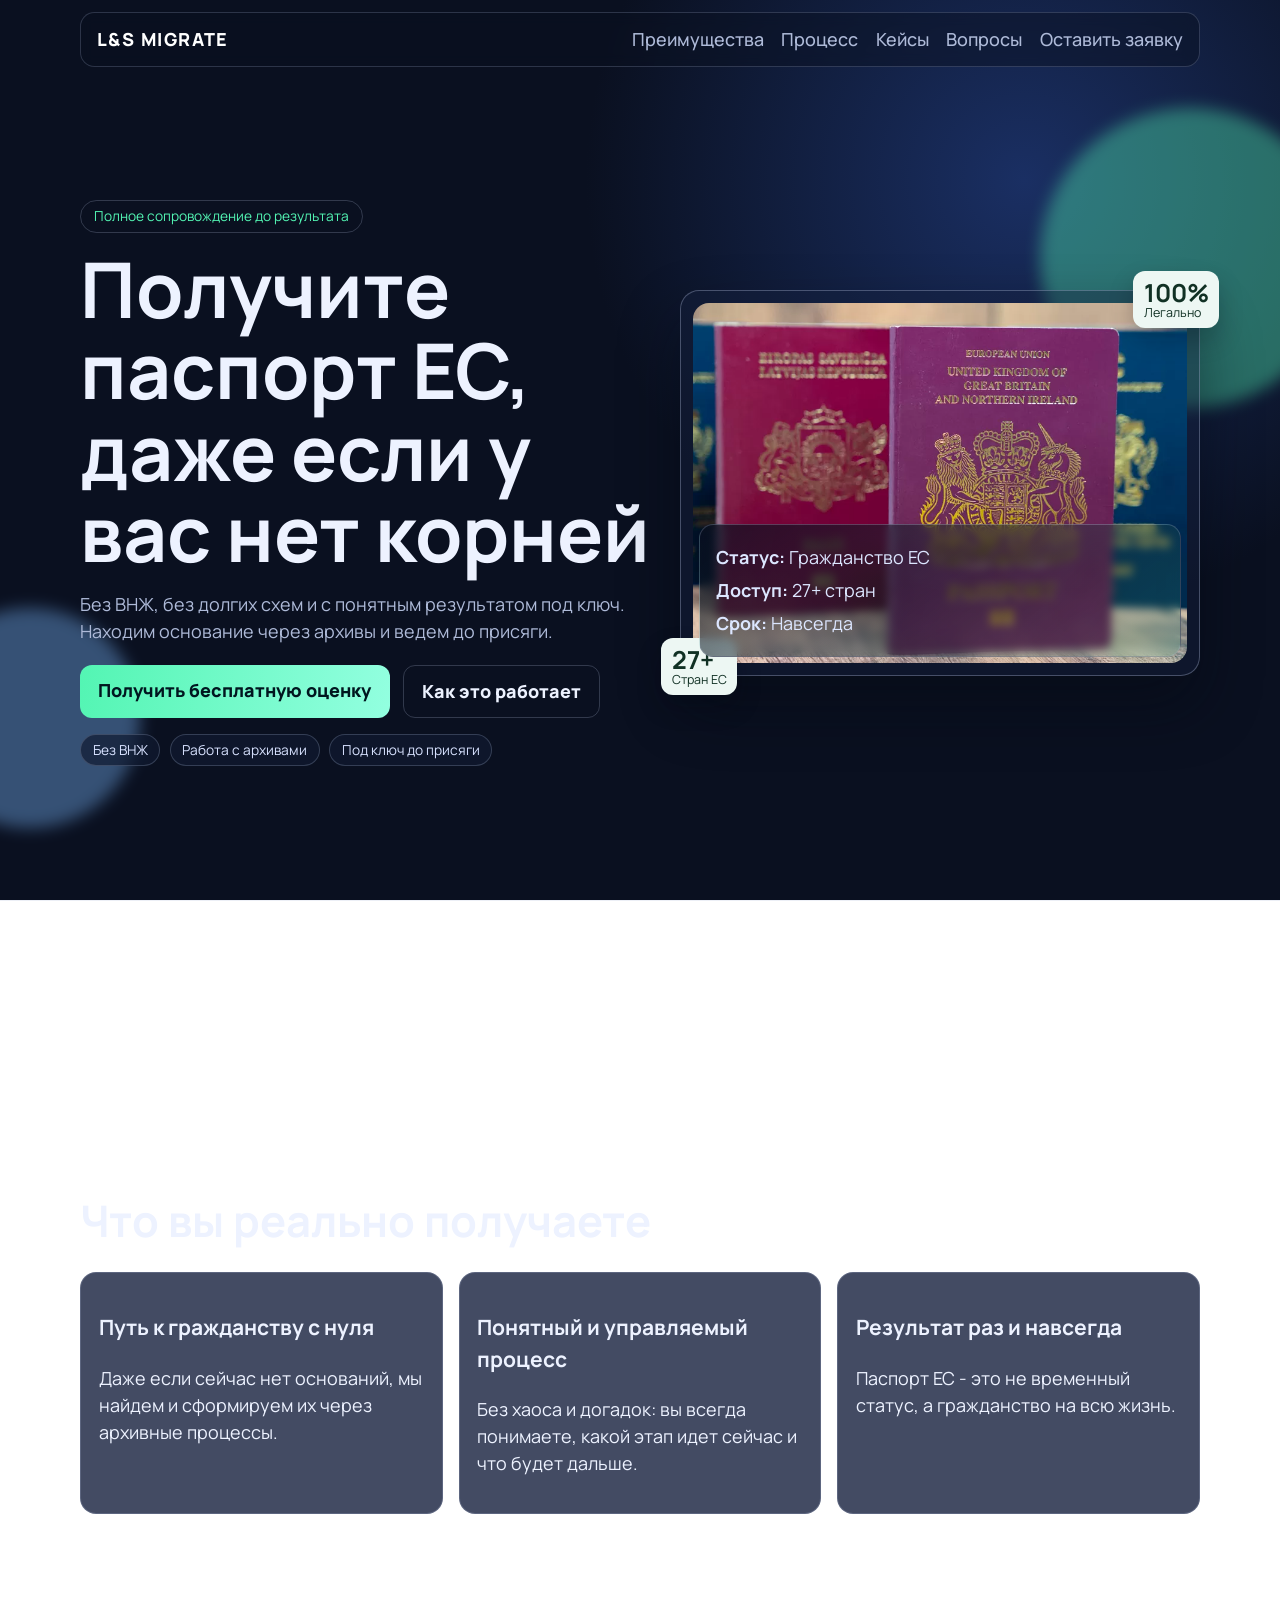
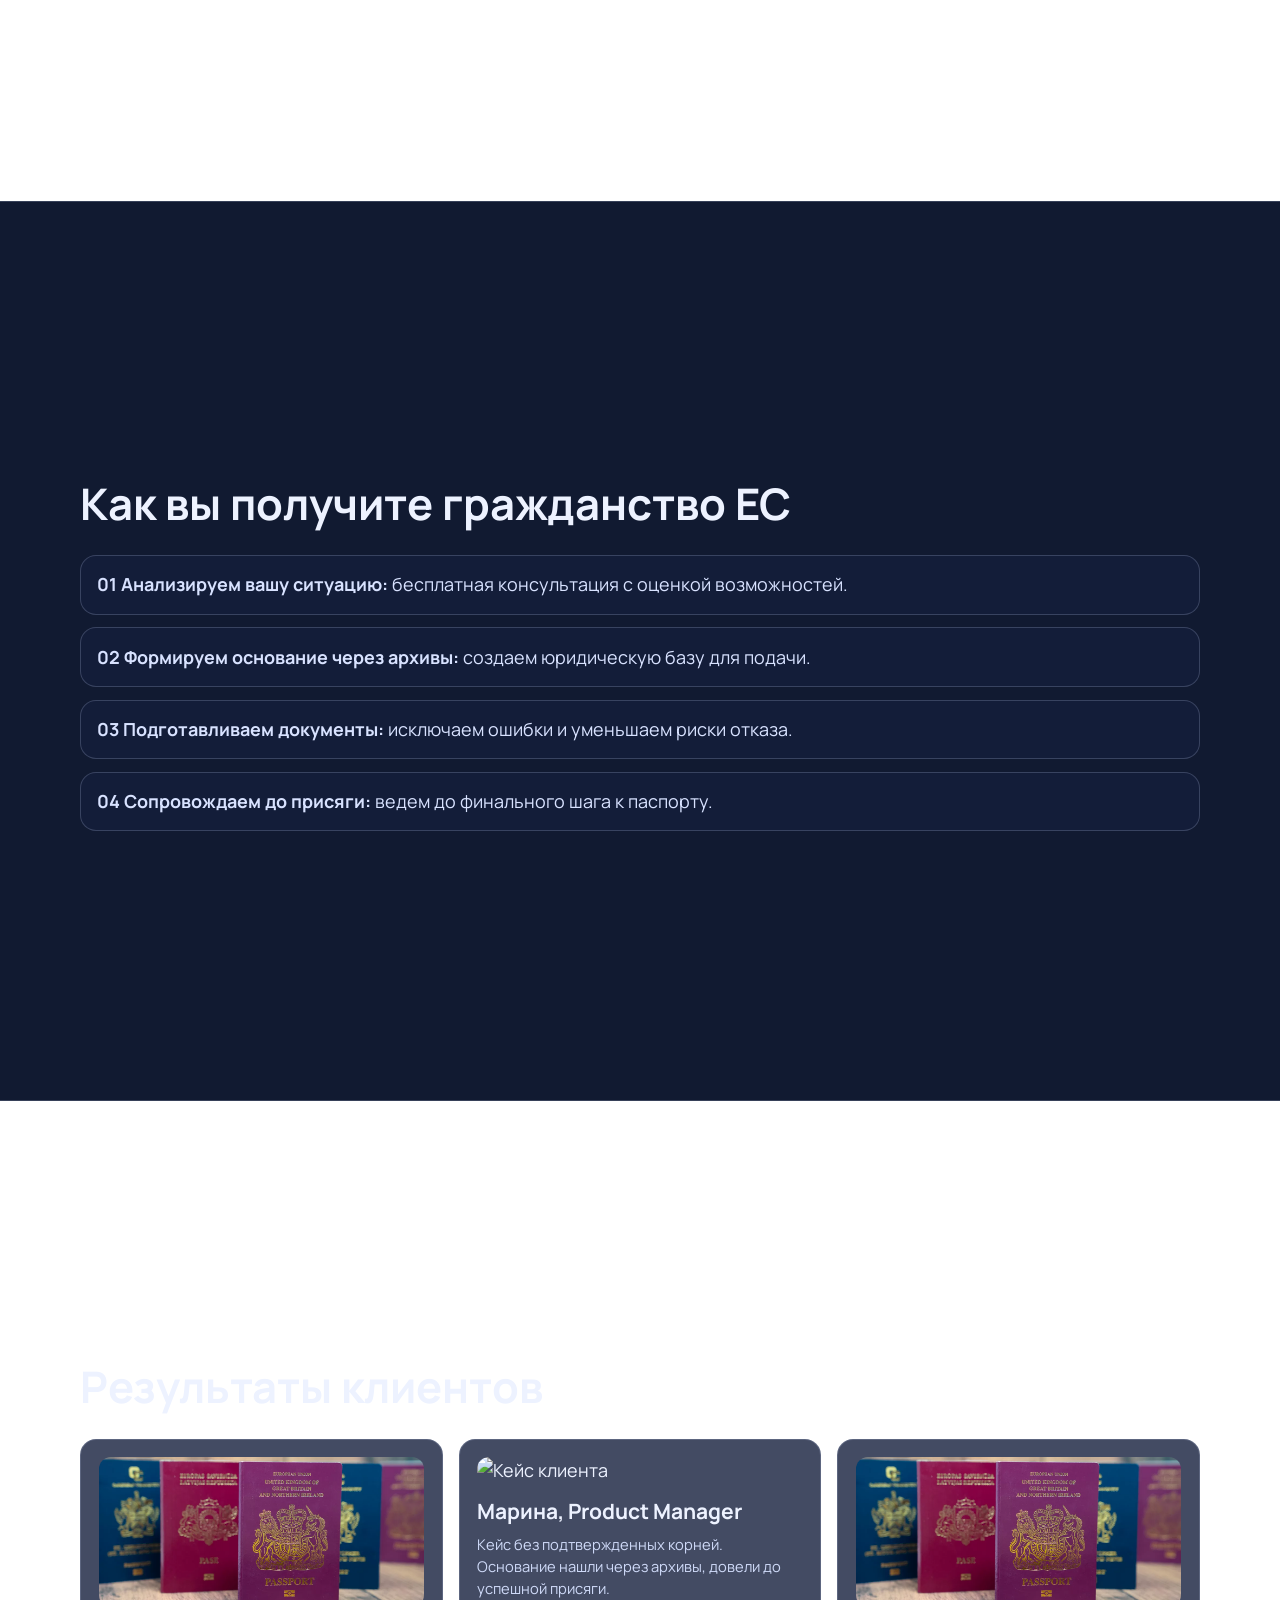
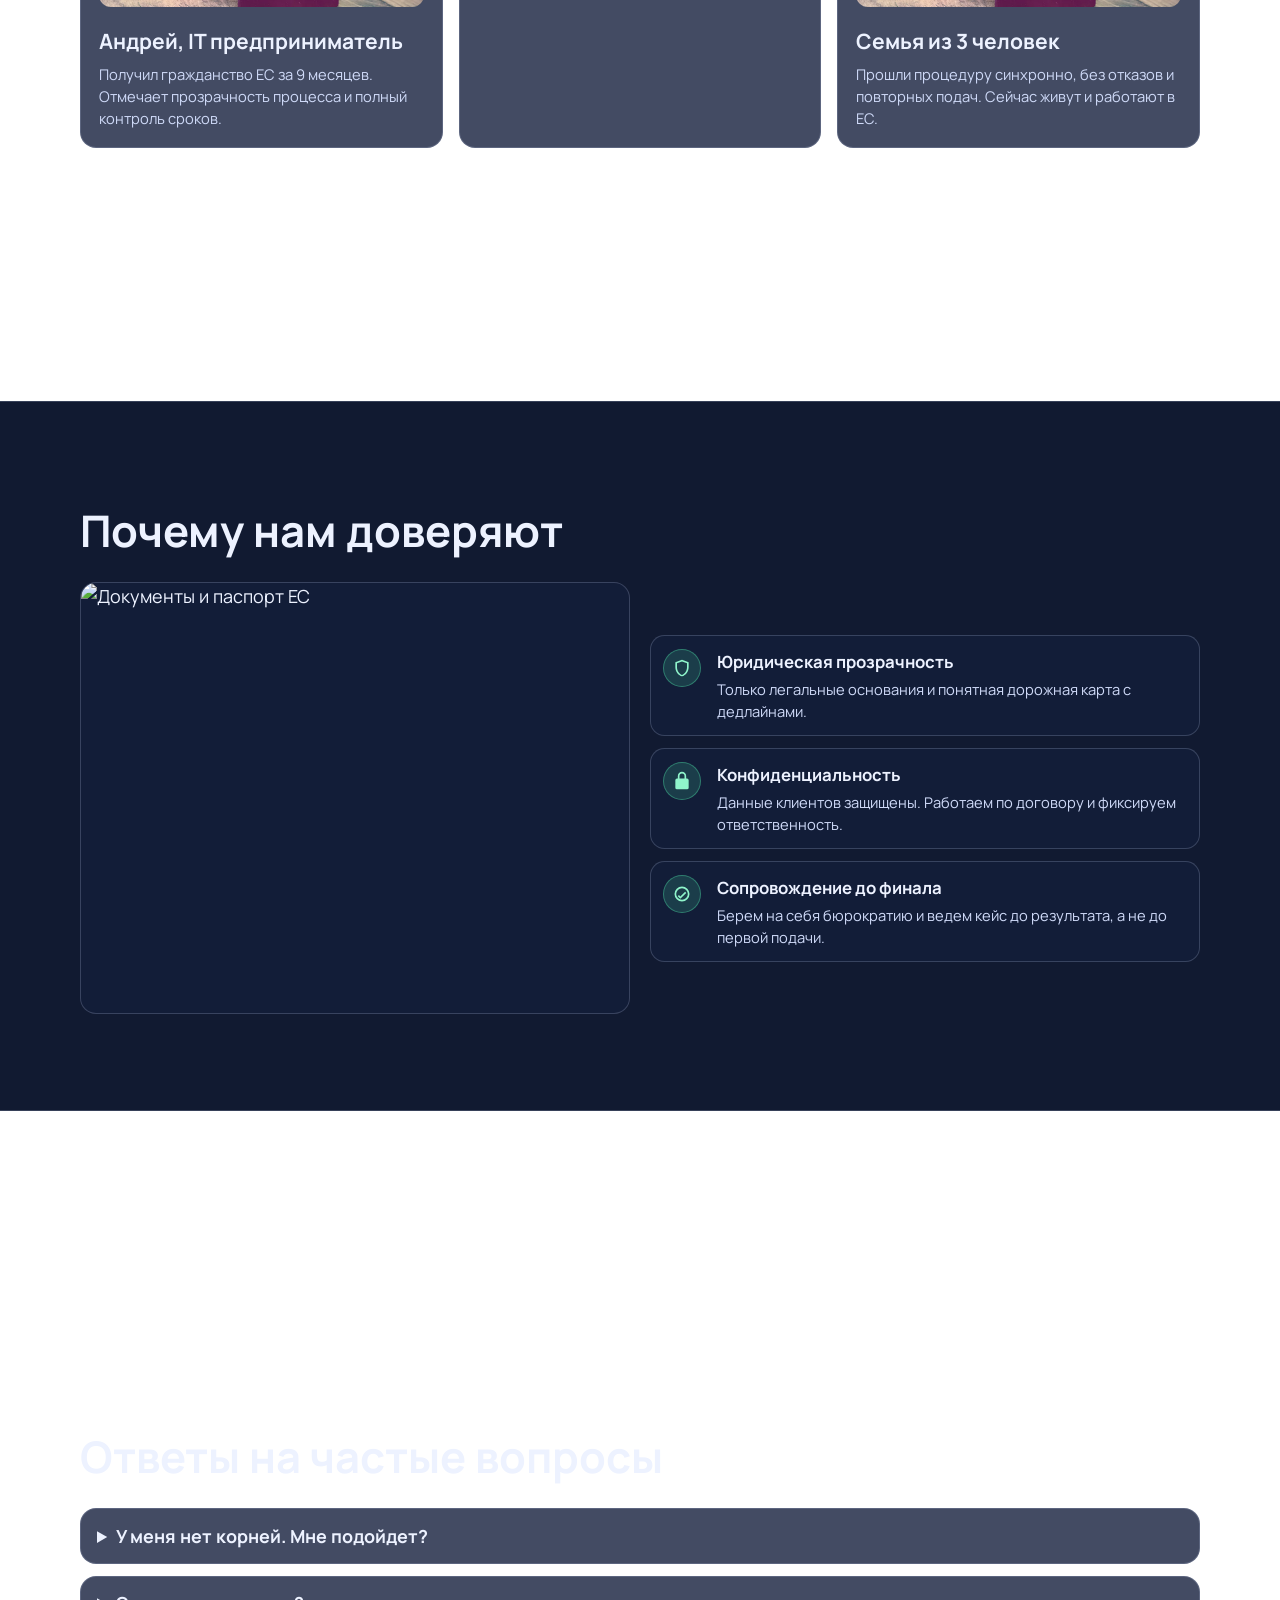
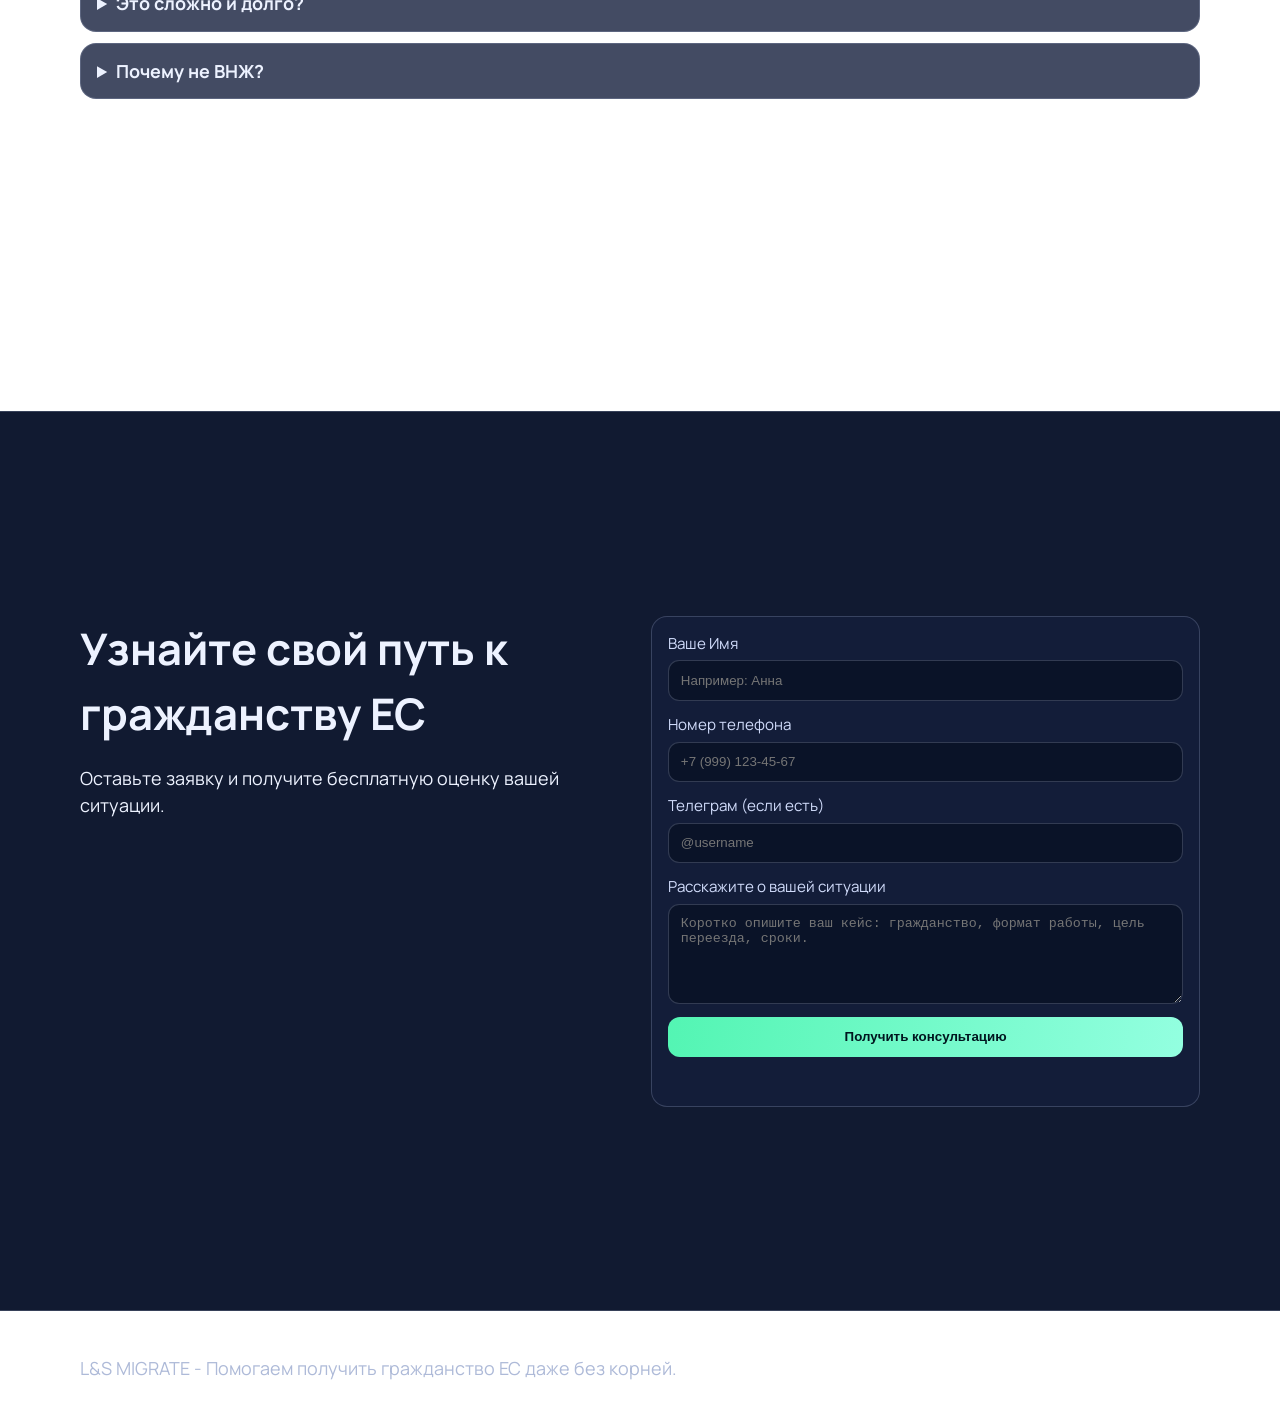
==== frontend/eu-passport/index.html @ 11e7336e "Initial commit" ====
<!doctype html>
<html lang="ru">
<head>
  <meta charset="UTF-8" />
  <meta name="viewport" content="width=device-width, initial-scale=1.0" />
  <title>Гражданство ЕС - L&S Migrate</title>
  <link rel="preconnect" href="https://fonts.googleapis.com" />
  <link rel="preconnect" href="https://fonts.gstatic.com" crossorigin />
  <link href="https://fonts.googleapis.com/css2?family=Manrope:wght@400;500;700;800&display=swap" rel="stylesheet" />
  <link rel="stylesheet" href="styles.css" />
</head>
<body data-site="eu_passport">
  <div class="scroll-progress" data-scroll-progress></div>
  <header class="hero section-screen" id="top">
    <div class="bg-orb orb-a"></div>
    <div class="bg-orb orb-b"></div>
    <div class="container">
      <nav class="nav" data-nav>
        <a href="#top" class="logo">L&S MIGRATE</a>
        <div class="nav-links">
          <a href="#advantages">Преимущества</a>
          <a href="#process">Процесс</a>
          <a href="#cases">Кейсы</a>
          <a href="#faq">Вопросы</a>
          <a href="#lead">Оставить заявку</a>
        </div>
      </nav>

      <div class="hero-grid">
        <div class="hero-copy">
          <p class="tag">Полное сопровождение до результата</p>
          <h1>Получите паспорт ЕС, даже если у вас нет корней</h1>
          <p class="lead">Без ВНЖ, без долгих схем и с понятным результатом под ключ. Находим основание через архивы и ведем до присяги.</p>
          <div class="hero-actions">
            <a class="btn" href="#lead">Получить бесплатную оценку</a>
            <a class="btn ghost" href="#process">Как это работает</a>
          </div>
          <div class="hero-bullets">
            <span>Без ВНЖ</span>
            <span>Работа с архивами</span>
            <span>Под ключ до присяги</span>
          </div>
        </div>
        <aside class="hero-visual" data-reveal data-parallax>
          <img src="img/eu_passport_wide.png" alt="Паспорт ЕС" />
          <div class="floating-card top-card"><strong>100%</strong><span>Легально</span></div>
          <div class="floating-card bottom-card"><strong>27+</strong><span>Стран ЕС</span></div>
          <div class="stats">
            <p><strong>Статус:</strong> Гражданство ЕС</p>
            <p><strong>Доступ:</strong> 27+ стран</p>
            <p><strong>Срок:</strong> Навсегда</p>
          </div>
        </aside>
      </div>
    </div>
  </header>

  <main>
    <section class="section section-screen" id="advantages" data-reveal>
      <div class="container">
        <h2>Что вы реально получаете</h2>
        <div class="cards">
          <article data-reveal><h3>Путь к гражданству с нуля</h3><p>Даже если сейчас нет оснований, мы найдем и сформируем их через архивные процессы.</p></article>
          <article data-reveal><h3>Понятный и управляемый процесс</h3><p>Без хаоса и догадок: вы всегда понимаете, какой этап идет сейчас и что будет дальше.</p></article>
          <article data-reveal><h3>Результат раз и навсегда</h3><p>Паспорт ЕС - это не временный статус, а гражданство на всю жизнь.</p></article>
        </div>
      </div>
    </section>

    <section class="section section-screen alt" id="process" data-reveal>
      <div class="container">
        <h2>Как вы получите гражданство ЕС</h2>
        <ol class="steps">
          <li data-reveal><strong>01 Анализируем вашу ситуацию:</strong> бесплатная консультация с оценкой возможностей.</li>
          <li data-reveal><strong>02 Формируем основание через архивы:</strong> создаем юридическую базу для подачи.</li>
          <li data-reveal><strong>03 Подготавливаем документы:</strong> исключаем ошибки и уменьшаем риски отказа.</li>
          <li data-reveal><strong>04 Сопровождаем до присяги:</strong> ведем до финального шага к паспорту.</li>
        </ol>
      </div>
    </section>

    <section class="section section-screen" id="cases" data-reveal>
      <div class="container">
        <h2>Результаты клиентов</h2>
        <div class="cards case-cards">
          <article class="case-card" data-reveal>
            <img src="img/eu_passport_wide.png" alt="Кейс клиента" />
            <h3>Андрей, IT предприниматель</h3>
            <p>Получил гражданство ЕС за 9 месяцев. Отмечает прозрачность процесса и полный контроль сроков.</p>
          </article>
          <article class="case-card" data-reveal>
            <img src="img/eu_passport_block.png" alt="Кейс клиента" />
            <h3>Марина, Product Manager</h3>
            <p>Кейс без подтвержденных корней. Основание нашли через архивы, довели до успешной присяги.</p>
          </article>
          <article class="case-card" data-reveal>
            <img src="img/eu_passport_wide.png" alt="Кейс клиента" />
            <h3>Семья из 3 человек</h3>
            <p>Прошли процедуру синхронно, без отказов и повторных подач. Сейчас живут и работают в ЕС.</p>
          </article>
        </div>
      </div>
    </section>

    <section class="section alt" id="why-us" data-reveal>
      <div class="container">
        <h2>Почему нам доверяют</h2>
        <div class="trust-layout">
          <div class="trust-image" data-reveal>
            <img src="img/eu_passport_block.png" alt="Документы и паспорт ЕС" />
          </div>
          <div class="trust-content">
            <article class="trust-item" data-reveal>
              <span class="icon-svg">
                <svg viewBox="0 0 24 24" aria-hidden="true"><path d="M12 2 4 5v6c0 5 3.4 9.7 8 11 4.6-1.3 8-6 8-11V5l-8-3Zm0 2.2 6 2.2V11c0 4.1-2.6 8-6 9.3-3.4-1.3-6-5.2-6-9.3V6.4l6-2.2Z"/></svg>
              </span>
              <div><h3>Юридическая прозрачность</h3><p>Только легальные основания и понятная дорожная карта с дедлайнами.</p></div>
            </article>
            <article class="trust-item" data-reveal>
              <span class="icon-svg">
                <svg viewBox="0 0 24 24" aria-hidden="true"><path d="M12 1a5 5 0 0 0-5 5v3H6a2 2 0 0 0-2 2v9a2 2 0 0 0 2 2h12a2 2 0 0 0 2-2v-9a2 2 0 0 0-2-2h-1V6a5 5 0 0 0-5-5Zm-3 8V6a3 3 0 1 1 6 0v3H9Zm3 4a2 2 0 1 0 0 4 2 2 0 0 0 0-4Z"/></svg>
              </span>
              <div><h3>Конфиденциальность</h3><p>Данные клиентов защищены. Работаем по договору и фиксируем ответственность.</p></div>
            </article>
            <article class="trust-item" data-reveal>
              <span class="icon-svg">
                <svg viewBox="0 0 24 24" aria-hidden="true"><path d="M12 3a9 9 0 1 0 9 9 9 9 0 0 0-9-9Zm0 2a7 7 0 1 1-7 7 7 7 0 0 1 7-7Zm3.7 4.3L10 15l-1.7-1.7-1.4 1.4L10 17.8l7.1-7.1-1.4-1.4Z"/></svg>
              </span>
              <div><h3>Сопровождение до финала</h3><p>Берем на себя бюрократию и ведем кейс до результата, а не до первой подачи.</p></div>
            </article>
          </div>
        </div>
      </div>
    </section>

    <section class="section section-screen" id="faq" data-reveal>
      <div class="container">
        <h2>Ответы на частые вопросы</h2>
        <div class="faq">
          <details data-reveal><summary>У меня нет корней. Мне подойдет?</summary><p>Да, мы работаем с кейсами с нуля и ищем основания через архивы и правовую логику.</p></details>
          <details data-reveal><summary>Это сложно и долго?</summary><p>Мы разбиваем процесс на понятные шаги, даем контроль и сопровождение на каждом этапе.</p></details>
          <details data-reveal><summary>Почему не ВНЖ?</summary><p>ВНЖ часто требует постоянных продлений, а гражданство дает стабильный статус навсегда.</p></details>
        </div>
      </div>
    </section>

    <section class="section section-screen alt" id="lead" data-reveal>
      <div class="container form-wrap">
        <div>
          <h2>Узнайте свой путь к гражданству ЕС</h2>
          <p>Оставьте заявку и получите бесплатную оценку вашей ситуации.</p>
        </div>
        <form data-form class="lead-form" data-reveal>
          <label>Ваше Имя<input type="text" name="name" placeholder="Например: Анна" required /></label>
          <label>Номер телефона<input type="tel" name="phone" placeholder="+7 (999) 123-45-67" required /></label>
          <label>Телеграм (если есть)<input type="text" name="telegram" placeholder="@username" /></label>
          <label>Расскажите о вашей ситуации<textarea name="situation" rows="5" placeholder="Коротко опишите ваш кейс: гражданство, формат работы, цель переезда, сроки." required></textarea></label>
          <button class="btn" type="submit">Получить консультацию</button>
          <p class="form-status" data-status></p>
        </form>
      </div>
    </section>
  </main>

  <footer class="footer">
    <div class="container">
      <p>L&S MIGRATE - Помогаем получить гражданство ЕС даже без корней.</p>
    </div>
  </footer>

  <script src="main.js"></script>
</body>
</html>
---- frontend/eu-passport/styles.css ----
:root {
  --bg: #0a1020;
  --bg-soft: #111a31;
  --text: #edf2ff;
  --muted: #aebad8;
  --line: rgba(174, 186, 216, 0.24);
  --accent: #53f5b3;
}

* { box-sizing: border-box; }
html { scroll-behavior: smooth; }
body {
  margin: 0;
  font-family: Manrope, Arial, sans-serif;
  font-size: 18px;
  color: var(--text);
  background: radial-gradient(circle at 80% 20%, #1a2f63 0%, var(--bg) 35%) fixed;
  line-height: 1.5;
  overflow-x: hidden;
}

.scroll-progress {
  position: fixed;
  top: 0;
  left: 0;
  height: 4px;
  width: 0;
  background: linear-gradient(90deg, #53f5b3, #7dbbff);
  z-index: 1000;
}

.container { width: min(1120px, 92%); margin: 0 auto; position: relative; z-index: 2; }
.section-screen { min-height: 100vh; display: flex; align-items: center; }
.section { padding: 6rem 0; }
.section[id] { scroll-margin-top: 110px; }
.section.alt { background: var(--bg-soft); border-top: 1px solid var(--line); border-bottom: 1px solid var(--line); }

.hero { padding: 1.3rem 0 4rem; border-bottom: 1px solid var(--line); position: relative; }
.hero.section-screen { align-items: flex-start; }
.hero > .container {
  min-height: calc(100vh - 5.3rem);
  display: flex;
  flex-direction: column;
  padding-top: 5.2rem;
}
.bg-orb {
  position: absolute;
  border-radius: 50%;
  filter: blur(8px);
  opacity: 0.38;
  animation: floatOrb 8s ease-in-out infinite;
}
.orb-a { width: 300px; height: 300px; background: #53f5b3; right: -60px; top: 12%; }
.orb-b { width: 220px; height: 220px; background: #7dbbff; left: -80px; bottom: 8%; animation-delay: -3s; }

@keyframes floatOrb {
  0%, 100% { transform: translateY(0); }
  50% { transform: translateY(-20px); }
}

.nav {
  position: fixed;
  top: 12px;
  left: 50%;
  transform: translateX(-50%);
  width: min(1120px, 92%);
  display: flex;
  align-items: center;
  justify-content: space-between;
  gap: 1rem;
  padding: 0.8rem 1rem;
  border: 1px solid rgba(174, 186, 216, 0.22);
  border-radius: 0.9rem;
  background: rgba(10, 16, 32, 0.45);
  backdrop-filter: blur(7px);
  z-index: 900;
  transition: background 0.2s ease, border-color 0.2s ease;
}
.nav.is-scrolled { background: rgba(10, 16, 32, 0.75); border-color: rgba(174, 186, 216, 0.35); }
.logo { text-decoration: none; color: #fff; font-weight: 800; letter-spacing: 0.08em; }
.nav-links { display: flex; gap: 1.1rem; }
.nav-links a { color: var(--muted); text-decoration: none; font-weight: 500; transition: color 0.2s; }
.nav-links a:hover { color: #fff; }

.hero-grid {
  margin-top: 1.6rem;
  display: grid;
  grid-template-columns: 1.05fr 0.95fr;
  gap: 1.6rem;
  align-items: center;
  flex: 1;
}
.hero-copy { max-width: 640px; }

.tag {
  display: inline-block;
  padding: 0.35rem 0.8rem;
  border: 1px solid var(--line);
  border-radius: 999px;
  font-size: 0.86rem;
  color: var(--accent);
  margin: 0;
}

h1 { font-size: clamp(2.4rem, 6vw, 5.2rem); line-height: 1.06; margin: 0.9rem 0 1rem; max-width: 16ch; }
h2 { font-size: clamp(2rem, 3.4vw, 3.3rem); margin: 0 0 1.2rem; }
.lead { color: var(--muted); max-width: 62ch; }
.hero-actions { display: flex; gap: 0.8rem; flex-wrap: wrap; margin-top: 1.2rem; }

.btn {
  display: inline-block;
  padding: 0.78rem 1.15rem;
  border-radius: 0.75rem;
  text-decoration: none;
  border: none;
  background: linear-gradient(100deg, var(--accent), #93ffe0);
  color: #00161f;
  font-weight: 800;
  cursor: pointer;
  transition: transform 0.2s, box-shadow 0.2s;
}
.btn:hover { transform: translateY(-2px); box-shadow: 0 10px 24px rgba(83, 245, 179, 0.2); }
.btn.ghost { background: transparent; border: 1px solid var(--line); color: var(--text); }
.btn:not(.ghost) { animation: ctaPulse 2.2s ease-in-out infinite; }
.hero-bullets { margin-top: 1rem; display: flex; gap: 0.6rem; flex-wrap: wrap; }
.hero-bullets span {
  border: 1px solid var(--line);
  border-radius: 999px;
  padding: 0.28rem 0.72rem;
  font-size: 0.86rem;
  color: #d8e2ff;
  background: rgba(17, 26, 49, 0.7);
}

@keyframes ctaPulse {
  0%, 100% { box-shadow: 0 0 0 rgba(83, 245, 179, 0.15); }
  50% { box-shadow: 0 0 0 10px rgba(83, 245, 179, 0); }
}

.hero-visual {
  position: relative;
  max-width: 520px;
  margin-left: auto;
  border-radius: 1.2rem;
  border: 1px solid rgba(174, 186, 216, 0.35);
  background: rgba(20, 31, 60, 0.45);
  padding: 0.75rem;
  box-shadow: 0 30px 60px rgba(5, 8, 18, 0.45);
  transition: transform 0.25s ease;
}
.hero-visual img {
  width: 100%;
  display: block;
  height: 360px;
  object-fit: cover;
  border-radius: 1rem;
}
.floating-card {
  position: absolute;
  background: #edf7f3;
  color: #113124;
  border-radius: 0.75rem;
  padding: 0.5rem 0.65rem;
  box-shadow: 0 12px 24px rgba(5, 8, 18, 0.24);
  display: grid;
  line-height: 1.1;
}
.floating-card strong { font-size: 1.55rem; }
.floating-card span { font-size: 0.78rem; }
.top-card { right: -20px; top: -20px; }
.bottom-card { left: -20px; bottom: -20px; }
.stats {
  position: absolute;
  left: 18px;
  right: 18px;
  bottom: 18px;
  background: linear-gradient(145deg, rgba(10, 16, 32, 0.72), rgba(83, 245, 179, 0.12));
  border: 1px solid var(--line);
  border-radius: 0.9rem;
  padding: 0.85rem 1rem;
  backdrop-filter: blur(4px);
}
.stats p { margin: 0.35rem 0; color: #dce6ff; }

.cards { display: grid; grid-template-columns: repeat(3, minmax(0, 1fr)); gap: 1rem; }
.cards article,
.steps li,
details,
.lead-form {
  border: 1px solid var(--line);
  border-radius: 1rem;
  background: rgba(20, 31, 60, 0.8);
}
.cards article { padding: 1.1rem; }
.case-card img {
  width: 100%;
  height: 150px;
  object-fit: cover;
  border-radius: 0.75rem;
  margin-bottom: 0.7rem;
}
.case-card h3 { margin: 0 0 0.35rem; }
.case-card p { margin: 0; color: #cfdaf8; font-size: 0.92rem; }

.trust-layout {
  display: grid;
  grid-template-columns: 1fr 1fr;
  gap: 1.2rem;
  align-items: center;
}
.trust-image {
  border: 1px solid var(--line);
  border-radius: 1rem;
  overflow: hidden;
  background: rgba(20, 31, 60, 0.65);
}
.trust-image img { width: 100%; display: block; height: 430px; object-fit: cover; }
.trust-content { display: grid; gap: 0.75rem; }
.trust-item {
  display: grid;
  grid-template-columns: 42px 1fr;
  gap: 0.7rem;
  align-items: start;
  border: 1px solid var(--line);
  border-radius: 0.9rem;
  padding: 0.8rem;
  background: rgba(20, 31, 60, 0.78);
}
.trust-item h3 { margin: 0 0 0.25rem; font-size: 1.05rem; }
.trust-item p { margin: 0; color: #cfdaf8; font-size: 0.92rem; }
.icon-svg {
  width: 38px;
  height: 38px;
  border-radius: 50%;
  display: inline-flex;
  align-items: center;
  justify-content: center;
  background: rgba(83, 245, 179, 0.15);
  border: 1px solid rgba(83, 245, 179, 0.35);
}
.icon-svg svg { width: 20px; height: 20px; fill: #8ff5cb; }

.steps { margin: 0; padding-left: 0; list-style: none; display: grid; gap: 0.8rem; }
.steps li { padding: 0.95rem 1rem; color: #d8e2ff; }

.faq { display: grid; gap: 0.7rem; }
details { padding: 0.85rem 1rem; }
summary { cursor: pointer; font-weight: 700; }

.form-wrap { display: grid; grid-template-columns: 1fr 1fr; gap: 1.4rem; align-items: start; }
.lead-form { display: grid; gap: 0.8rem; padding: 1rem; }
.lead-form label { display: grid; gap: 0.32rem; font-size: 0.95rem; color: #d0dbfa; }
.lead-form input,
.lead-form textarea {
  width: 100%;
  border: 1px solid var(--line);
  border-radius: 0.7rem;
  padding: 0.73rem;
  background: #0a1328;
  color: #fff;
}
.form-status { min-height: 1.1rem; color: #93ffe0; margin: 0.2rem 0 0; }
.form-status.error { color: #ffb4b4; }

.footer { padding: 1.6rem 0; color: var(--muted); }

[data-reveal] {
  opacity: 0;
  transform: translateY(16px);
  transition: opacity 0.5s ease, transform 0.5s ease;
}
[data-reveal].in-view {
  opacity: 1;
  transform: translateY(0);
}

@media (max-width: 900px) {
  body { font-size: 16px; }
  .nav {
    top: 6px;
    width: 96%;
    padding: 0.58rem 0.7rem;
    border-radius: 10px;
  }
  .logo { font-size: 0.82rem; letter-spacing: 0.03em; white-space: nowrap; }
  .nav-links {
    display: flex;
    gap: 0.45rem;
    overflow-x: auto;
    max-width: 70%;
    scrollbar-width: none;
  }
  .nav-links::-webkit-scrollbar { display: none; }
  .nav-links a {
    font-size: 0.74rem;
    white-space: nowrap;
    padding: 0 0.35rem;
  }
  .section { padding: 3.4rem 0; }
  h1 { font-size: clamp(1.9rem, 10vw, 2.7rem); }
  h2 { font-size: clamp(1.55rem, 8vw, 2.2rem); }
  .hero > .container { min-height: auto; }
  .hero > .container { padding-top: 4.4rem; }
  .hero-grid { gap: 0.95rem; margin-top: 1rem; }
  .hero-actions .btn { width: 100%; text-align: center; }
  .hero-bullets span { font-size: 0.76rem; padding: 0.22rem 0.56rem; }
  .hero-grid,
  .cards,
  .form-wrap,
  .trust-layout { grid-template-columns: 1fr; }
  .hero-visual { margin: 1rem auto 0; }
  .hero-visual img { height: 280px; }
  .top-card,
  .bottom-card { position: static; display: inline-grid; margin-top: 0.6rem; margin-right: 0.45rem; }
  .stats { position: static; margin-top: 0.7rem; }
  .section-screen { min-height: auto; }
  .trust-image img { height: 300px; }
  .case-card img { height: 180px; }
}

@media (max-width: 560px) {
  .container { width: 94%; }
  .hero > .container { padding-top: 4rem; }
  .hero-visual img { height: 220px; }
  .stats { padding: 0.7rem 0.8rem; }
  .stats p { margin: 0.26rem 0; font-size: 0.92rem; }
  .cards article { padding: 0.86rem; }
  .trust-item { grid-template-columns: 36px 1fr; padding: 0.7rem; }
  .icon-svg { width: 32px; height: 32px; }
  .icon-svg svg { width: 17px; height: 17px; }
  .lead-form { padding: 0.8rem; gap: 0.65rem; }
  .lead-form textarea { min-height: 110px; }
}
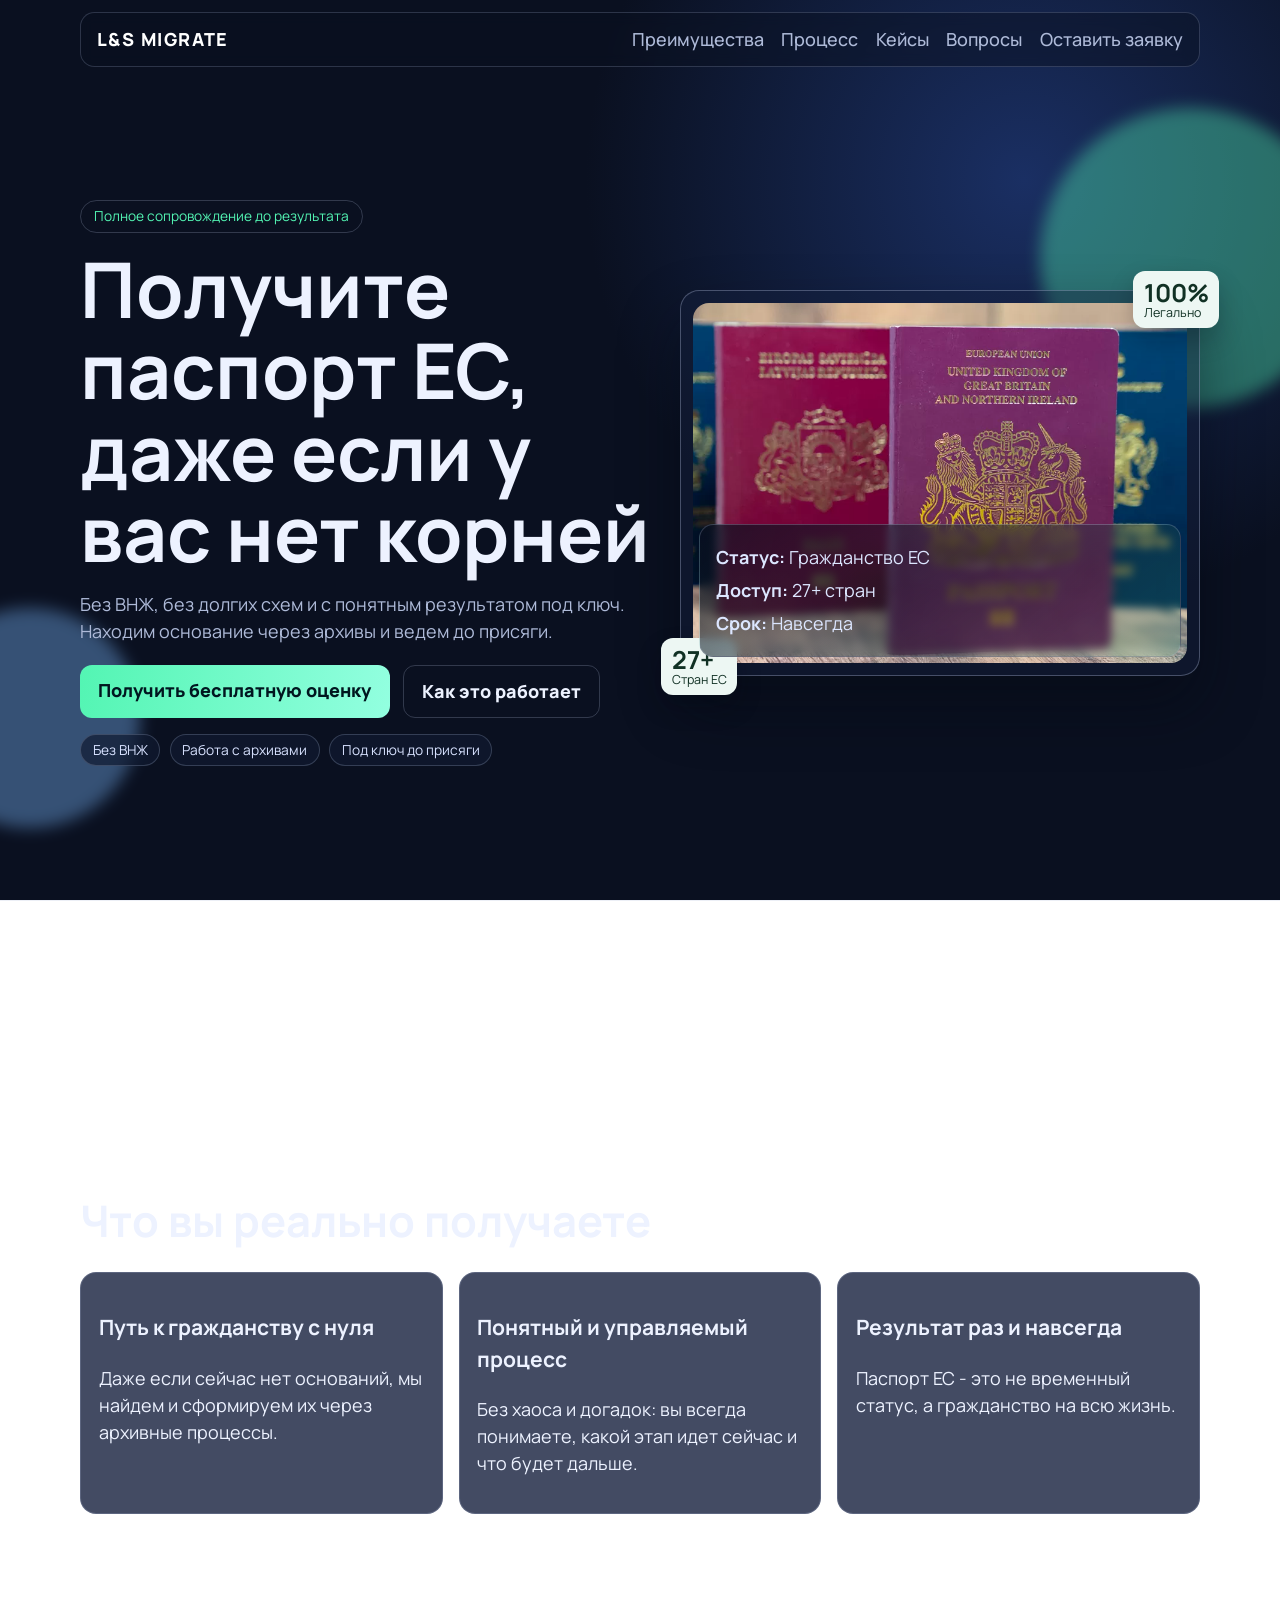
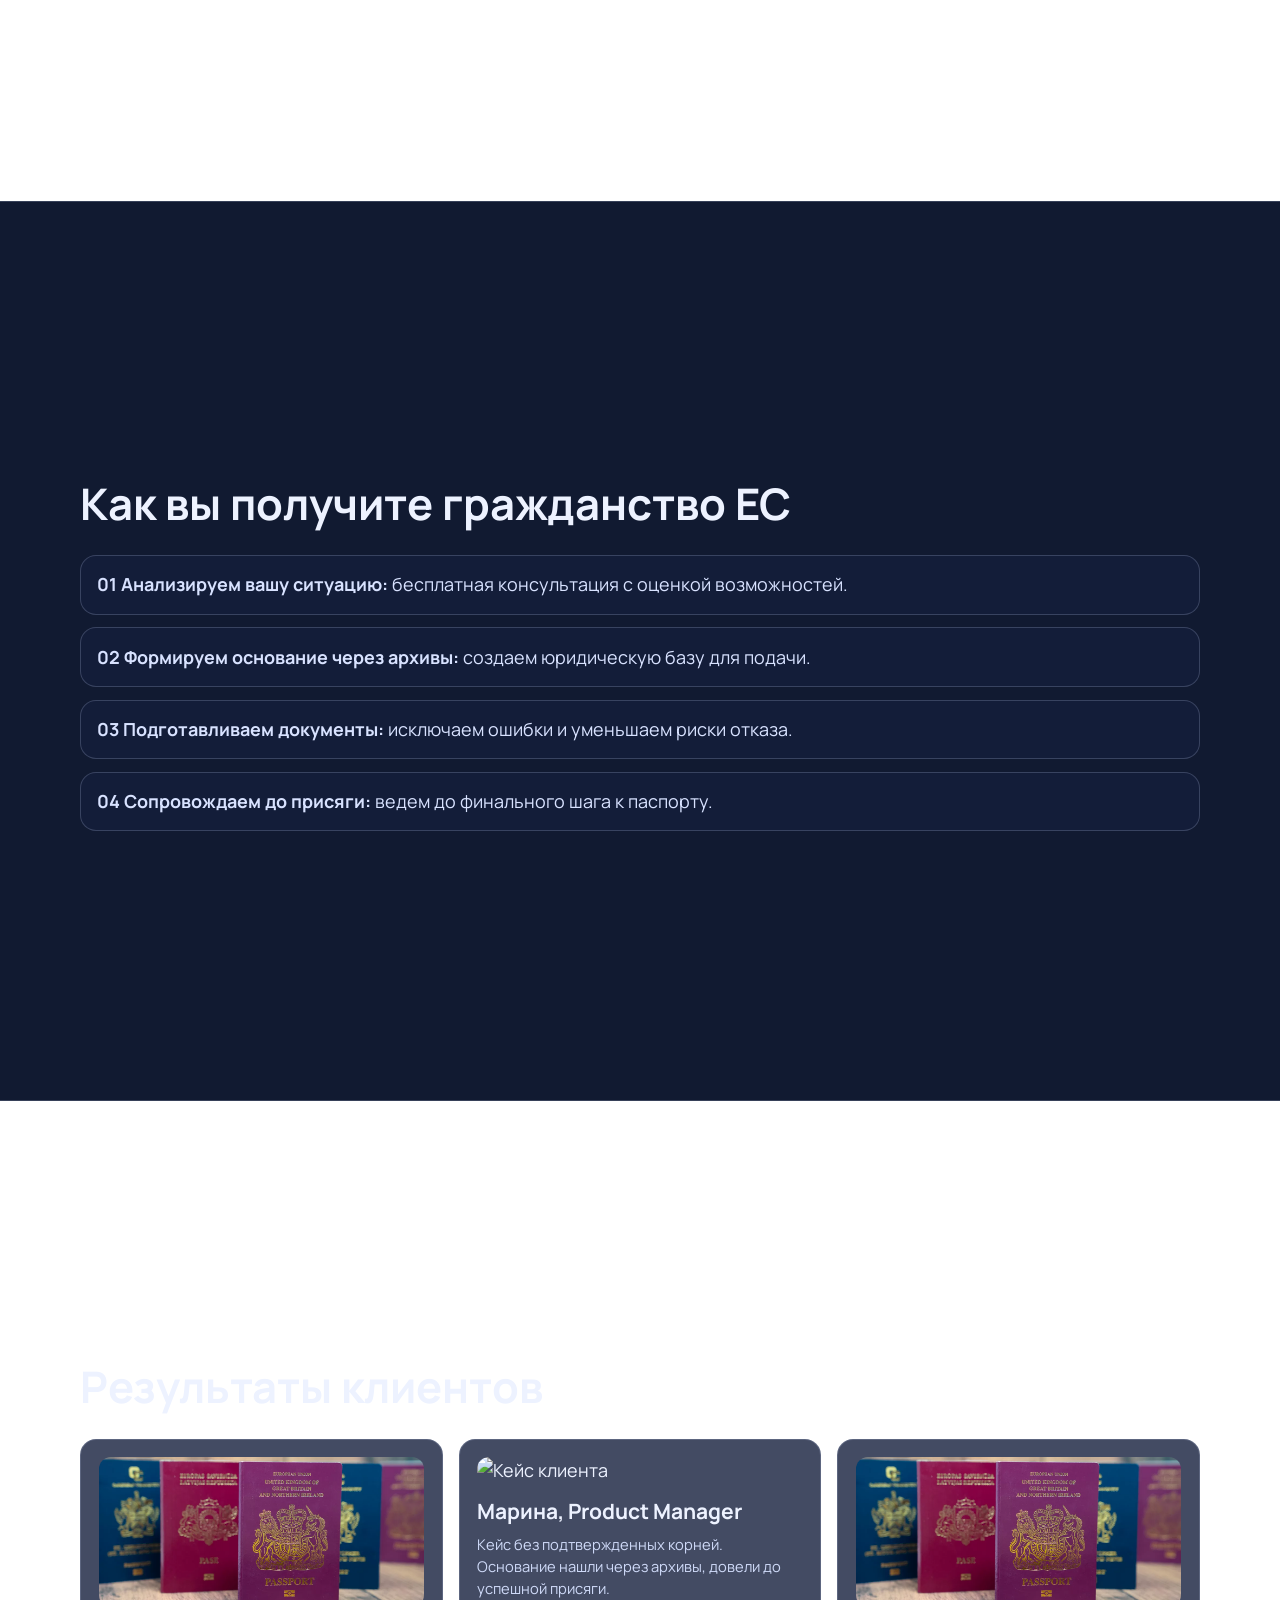
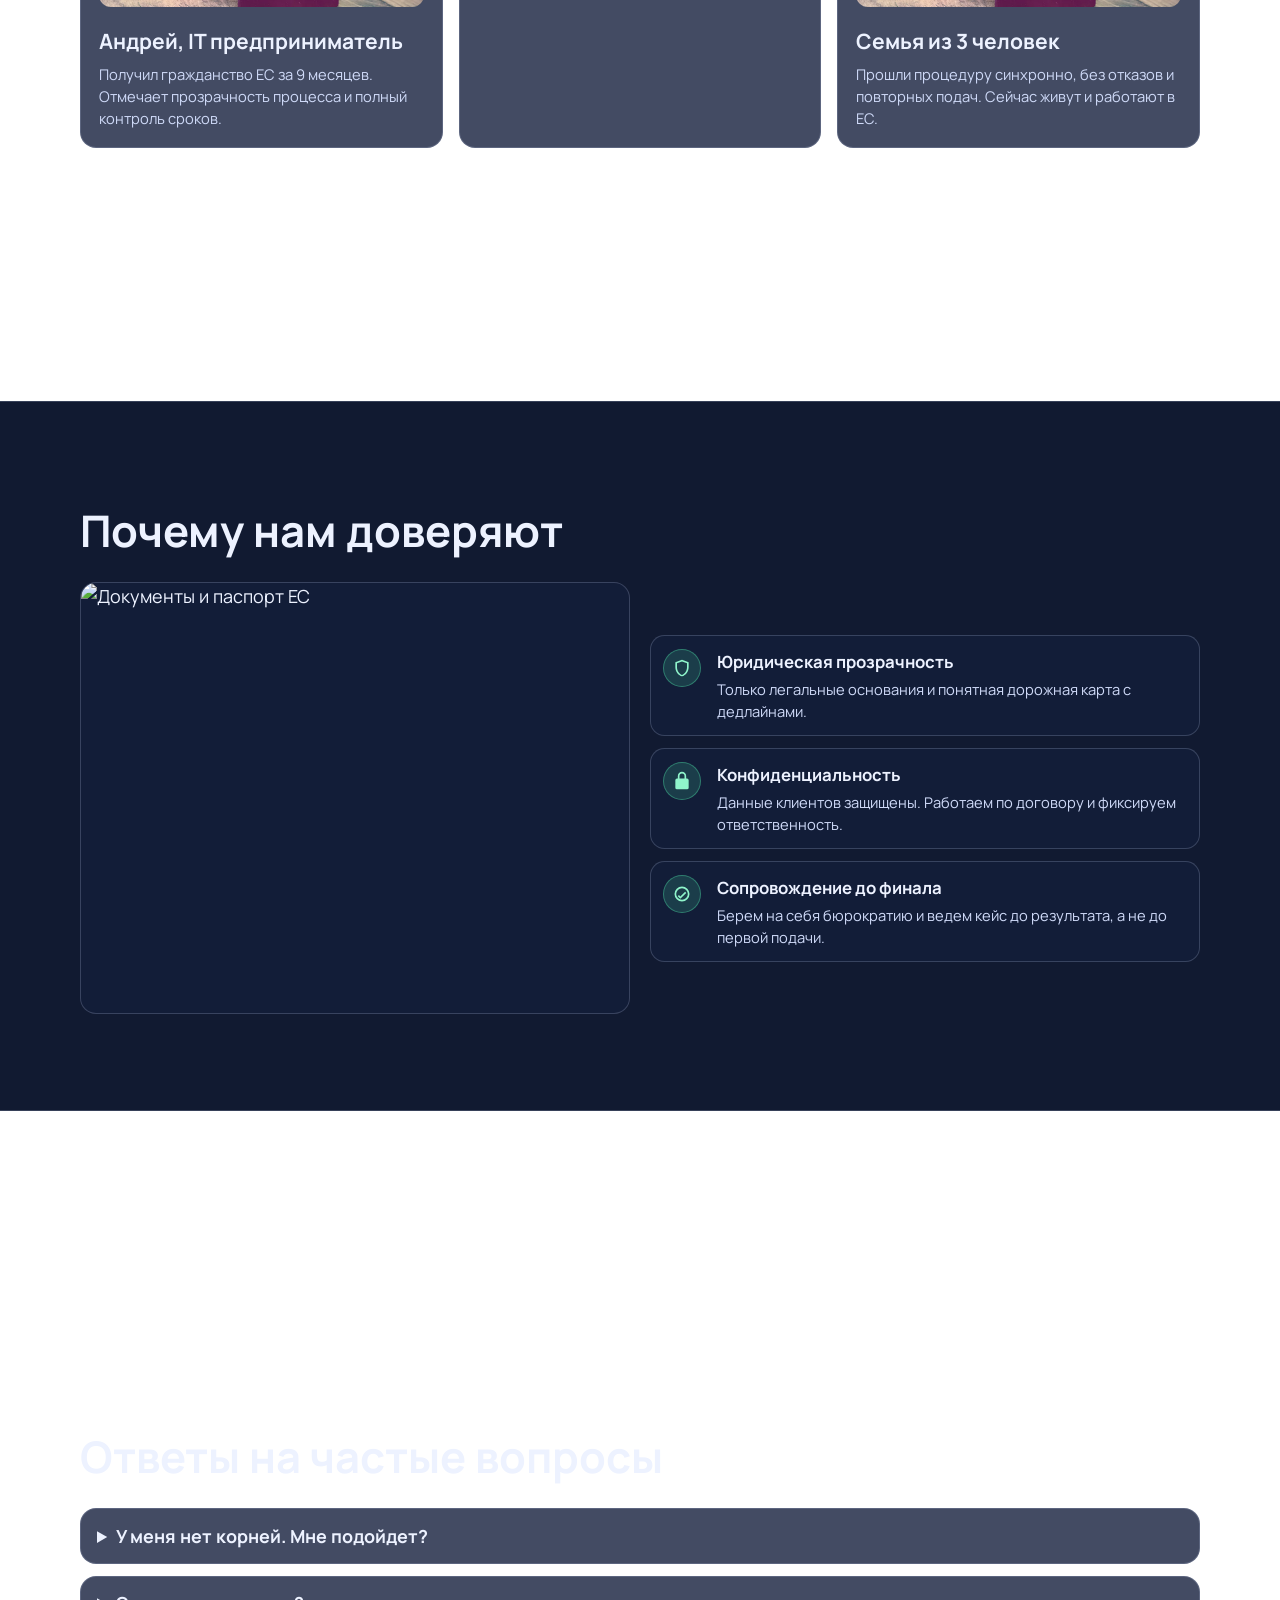
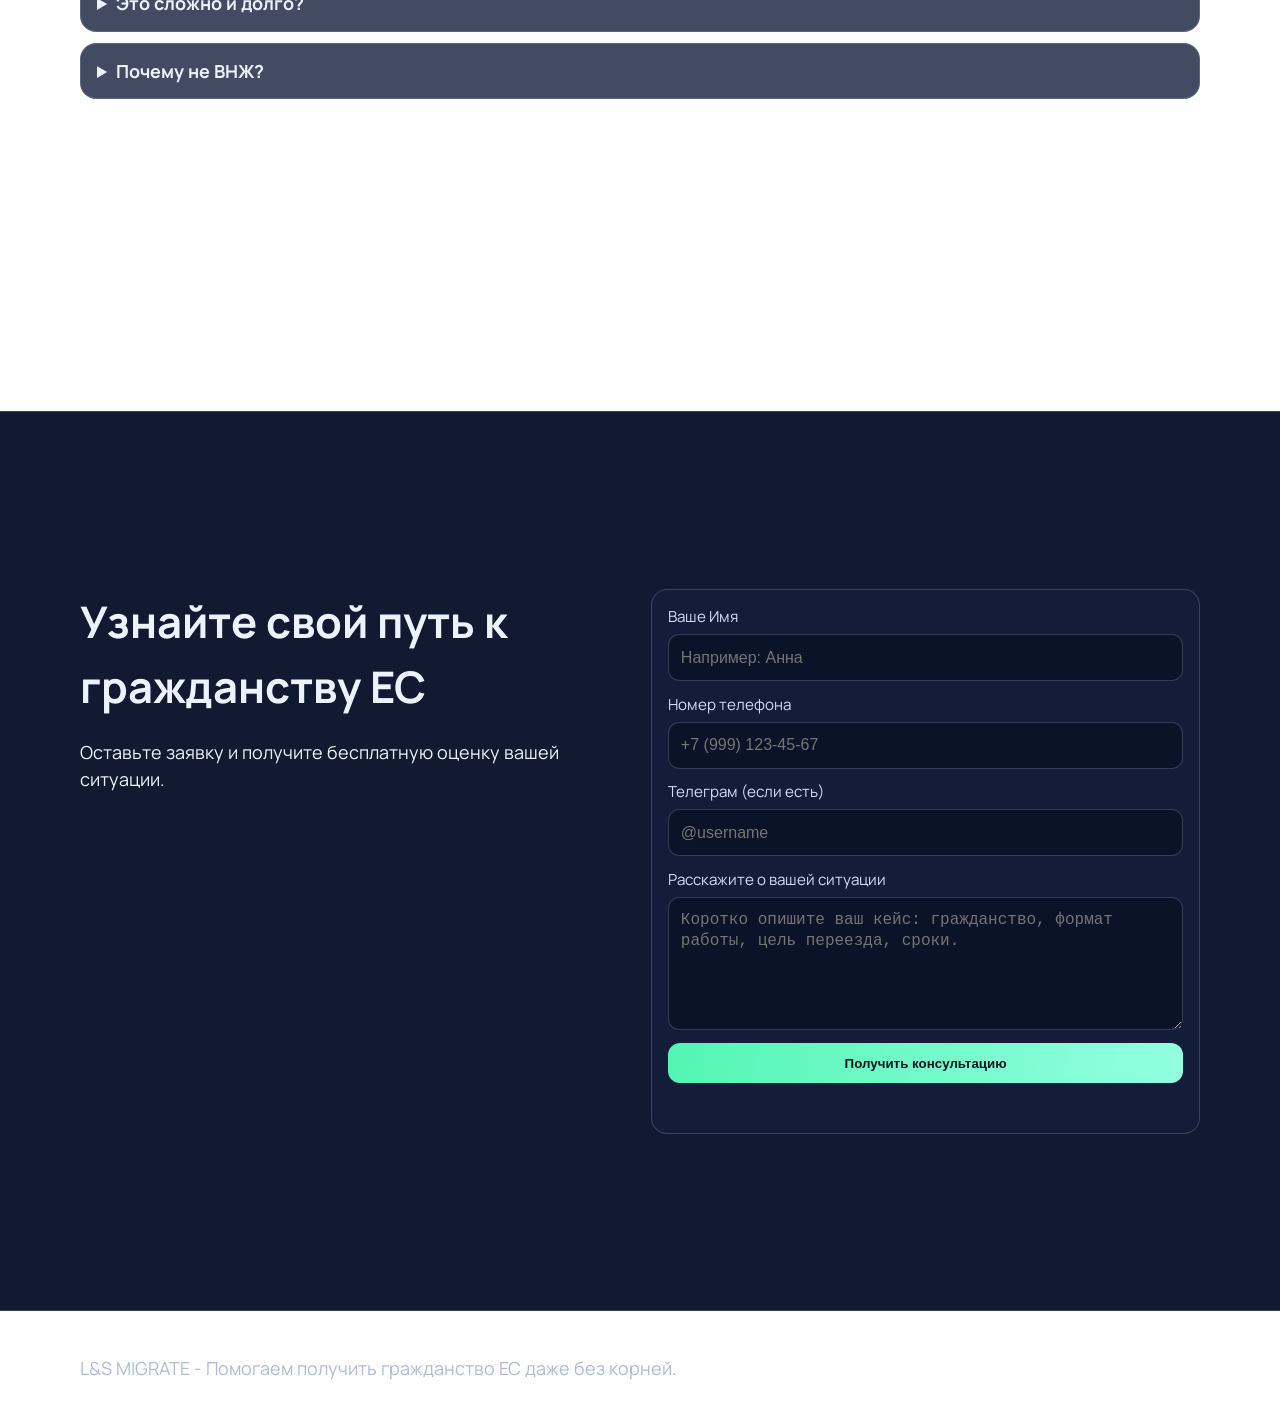
==== commit 52e23eb9: "fix mobile zoom" ====
--- a/frontend/eu-passport/index.html
+++ b/frontend/eu-passport/index.html
@@ -2,7 +2,7 @@
 <html lang="ru">
 <head>
   <meta charset="UTF-8" />
-  <meta name="viewport" content="width=device-width, initial-scale=1.0" />
+  <meta name="viewport" content="width=device-width, initial-scale=1.0, maximum-scale=1.0, user-scalable=no" />
   <title>Гражданство ЕС - L&S Migrate</title>
   <link rel="preconnect" href="https://fonts.googleapis.com" />
   <link rel="preconnect" href="https://fonts.gstatic.com" crossorigin />
--- a/frontend/eu-passport/styles.css
+++ b/frontend/eu-passport/styles.css
@@ -258,7 +258,12 @@
   padding: 0.73rem;
   background: #0a1328;
   color: #fff;
-}
+  font-size: 16px;
+  line-height: 1.35;
+  -webkit-appearance: none;
+  appearance: none;
+}
+.lead-form input { min-height: 46px; }
 .form-status { min-height: 1.1rem; color: #93ffe0; margin: 0.2rem 0 0; }
 .form-status.error { color: #ffb4b4; }
 
